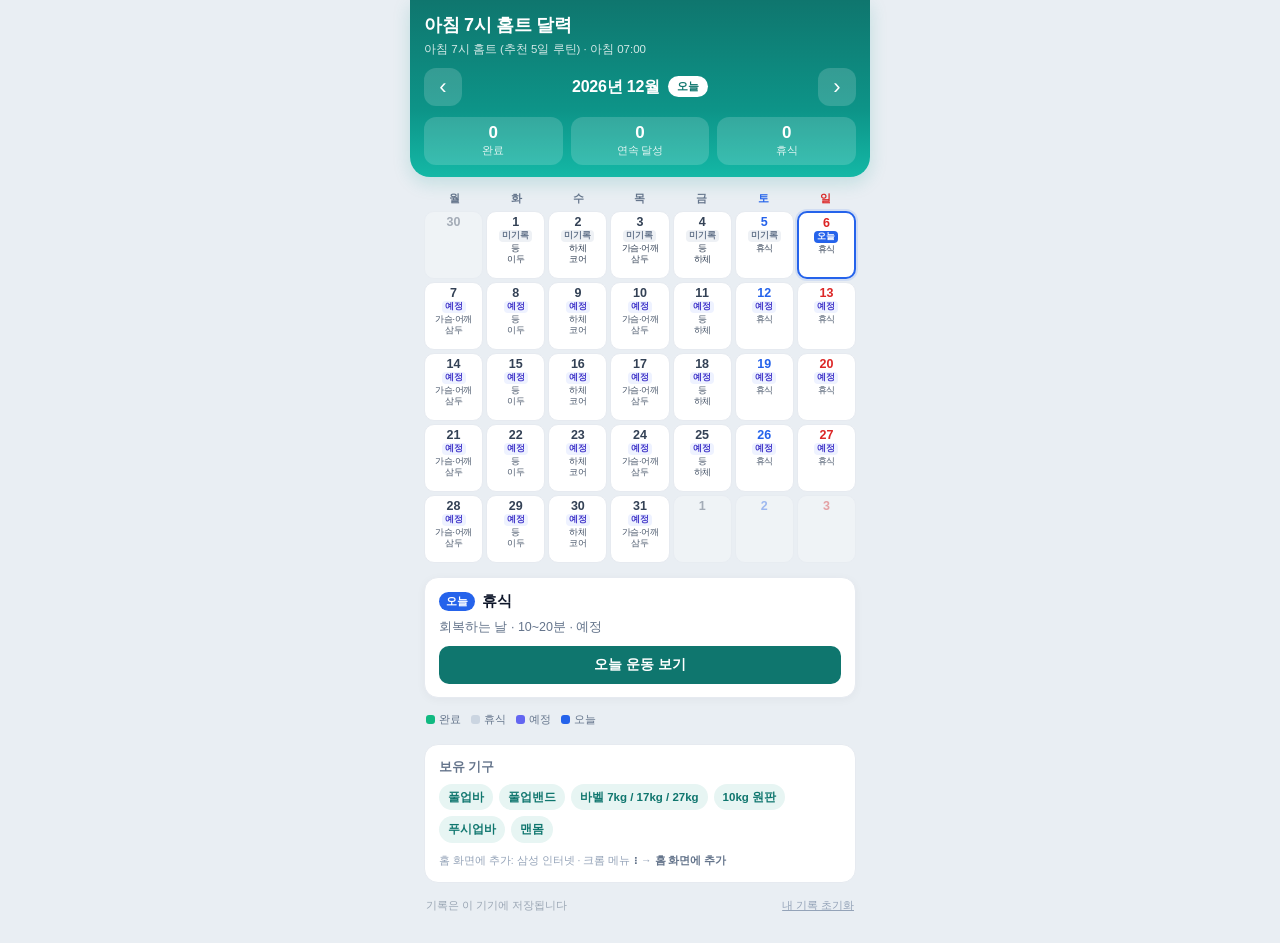
==== index.html @ ab3f5bca "hidden 속성 CSS 충돌 수정, 데스크톱 중앙 정렬" ====
<!DOCTYPE html>
<html lang="ko">
<head>
<meta charset="utf-8" />
<title>아침 7시 홈트 달력</title>
<meta name="viewport" content="width=device-width, initial-scale=1, viewport-fit=cover" />
<meta name="theme-color" content="#0F766E" />
<meta name="description" content="아침 7시 홈트 루틴과 기록을 한눈에 보는 달력" />
<meta name="mobile-web-app-capable" content="yes" />
<meta name="apple-mobile-web-app-capable" content="yes" />
<meta name="apple-mobile-web-app-status-bar-style" content="default" />
<meta name="apple-mobile-web-app-title" content="홈트달력" />
<link rel="manifest" href="./manifest.json?v=4" />
<link rel="icon" href="./icon.svg" type="image/svg+xml" />
<link rel="apple-touch-icon" href="./apple-touch-icon.png" />
<link rel="stylesheet" href="./style.css?v=4" />
</head>
<body>
<header class="app-header">
  <div class="title-row">
    <div>
      <h1>아침 7시 홈트 달력</h1>
      <p class="subtitle" id="routine-line">추천 5일 루틴 · 아침 7:00</p>
    </div>
    <button class="install-btn" id="install-btn" type="button" hidden>앱 설치</button>
  </div>

  <div class="month-nav">
    <button class="nav-btn" id="prev-month" type="button" aria-label="이전 달">‹</button>
    <div class="month-block">
      <span class="month-label" id="month-label">2026년 11월</span>
      <button class="today-btn" id="today-btn" type="button">오늘</button>
    </div>
    <button class="nav-btn" id="next-month" type="button" aria-label="다음 달">›</button>
  </div>

  <div class="stats">
    <div class="stat stat-done">
      <span class="stat-value" id="stat-done">0</span>
      <span class="stat-label">완료</span>
    </div>
    <div class="stat stat-streak">
      <span class="stat-value" id="stat-streak">0</span>
      <span class="stat-label">연속 달성</span>
    </div>
    <div class="stat stat-rest">
      <span class="stat-value" id="stat-rest">0</span>
      <span class="stat-label">휴식</span>
    </div>
  </div>
</header>

<main class="app-main">
  <div class="weekday-row" aria-hidden="true">
    <span>월</span><span>화</span><span>수</span><span>목</span><span>금</span><span class="sat">토</span><span class="sun">일</span>
  </div>

  <div class="calendar" id="calendar" role="grid" aria-label="월간 홈트 달력"></div>

  <section class="today-card" id="today-card" hidden>
    <div class="today-card-head">
      <span class="today-badge">오늘</span>
      <strong id="today-title">-</strong>
    </div>
    <p class="today-sub" id="today-sub">-</p>
    <button class="primary-btn" id="today-open" type="button">오늘 운동 보기</button>
  </section>

  <section class="legend">
    <span class="legend-item"><i class="dot dot-done"></i>완료</span>
    <span class="legend-item"><i class="dot dot-rest"></i>휴식</span>
    <span class="legend-item"><i class="dot dot-plan"></i>예정</span>
    <span class="legend-item"><i class="dot dot-today"></i>오늘</span>
  </section>

  <section class="equipment">
    <h2>보유 기구</h2>
    <div class="chips" id="equipment-chips"></div>
    <p class="hint">홈 화면에 추가: 삼성 인터넷 · 크롬 메뉴 <b>⋮</b> → <b>홈 화면에 추가</b></p>
  </section>

  <footer class="app-footer">
    <span id="sync-note">기록은 이 기기에 저장됩니다</span>
    <button class="link-btn" id="reset-btn" type="button">내 기록 초기화</button>
  </footer>
</main>

<div class="sheet-backdrop" id="sheet-backdrop" hidden></div>

<section class="sheet" id="sheet" role="dialog" aria-modal="true" aria-labelledby="sheet-title" hidden>
  <div class="sheet-grip" aria-hidden="true"></div>
  <header class="sheet-head">
    <div>
      <h2 id="sheet-title">11월 18일 (수)</h2>
      <p class="sheet-sub" id="sheet-sub">하체·코어 · 25~30분</p>
    </div>
    <button class="close-btn" id="sheet-close" type="button" aria-label="닫기">✕</button>
  </header>

  <div class="sheet-body" id="sheet-body">
    <div class="status-row" role="group" aria-label="이 날짜 상태">
      <button class="status-btn status-done" data-status="done" type="button">완료</button>
      <button class="status-btn status-rest" data-status="rest" type="button">휴식</button>
      <button class="status-btn status-other" data-status="other" type="button">다른 운동</button>
    </div>
    <div class="memo-wrap" id="memo-wrap" hidden>
      <input id="memo-input" class="memo-input" type="text" maxlength="40" placeholder="예: 수영 40분, 등산" />
      <button class="memo-save" id="memo-save" type="button">저장</button>
    </div>

    <div class="menu-head">
      <h3 id="menu-title">오늘의 운동</h3>
      <span class="set-progress" id="set-progress">0/0 세트</span>
    </div>
    <ul class="exercise-list" id="exercise-list"></ul>

    <div class="note-box" id="record-note" hidden></div>

    <div class="sheet-actions">
      <button class="ghost-btn" id="clear-day" type="button">이 날짜 기록 지우기</button>
    </div>
  </div>
</section>

<script src="./fallback.js?v=4"></script>
<script src="./app.js?v=4"></script>
</body>
</html>
---- style.css ----
:root {
  --bg: #F6F8FA;
  --card: #FFFFFF;
  --ink: #0F172A;
  --ink-soft: #334155;
  --muted: #64748B;
  --line: #E6EAF0;
  --brand: #0F766E;
  --brand-soft: #E7F5F3;
  --done: #10B981;
  --done-soft: #ECFDF5;
  --done-ink: #047857;
  --rest: #94A3B8;
  --rest-soft: #F1F5F9;
  --plan: #6366F1;
  --plan-soft: #EEF2FF;
  --plan-ink: #4338CA;
  --today: #2563EB;
  --radius: 14px;
}

* { box-sizing: border-box; -webkit-tap-highlight-color: transparent; }

/* hidden 속성이 display 규칙에 밀리지 않도록 */
[hidden] { display: none !important; }

html { -webkit-text-size-adjust: 100%; }

body {
  margin: 0;
  background: var(--bg);
  color: var(--ink);
  font-family: -apple-system, BlinkMacSystemFont, "Apple SD Gothic Neo", "Noto Sans KR",
    "Malgun Gothic", "SamsungOne", Roboto, sans-serif;
  font-size: 15px;
  line-height: 1.45;
  padding-bottom: env(safe-area-inset-bottom);
  overscroll-behavior-y: contain;
}

/* ---------- header ---------- */
.app-header {
  position: sticky;
  top: 0;
  z-index: 20;
  padding: calc(12px + env(safe-area-inset-top)) 14px 12px;
  background: linear-gradient(180deg, #0F766E 0%, #0D9488 62%, #14B8A6 100%);
  color: #fff;
  border-radius: 0 0 20px 20px;
  box-shadow: 0 6px 18px rgba(13, 148, 136, .18);
}

.title-row { display: flex; align-items: flex-start; justify-content: space-between; gap: 10px; }

h1 {
  margin: 0;
  font-size: 18px;
  font-weight: 800;
  letter-spacing: -0.3px;
}

.subtitle { margin: 3px 0 0; font-size: 11.5px; color: rgba(255, 255, 255, .82); }

.install-btn {
  flex: 0 0 auto;
  margin-top: 2px;
  padding: 6px 11px;
  font-size: 12px;
  font-weight: 700;
  color: #0F766E;
  background: #fff;
  border: 0;
  border-radius: 999px;
  box-shadow: 0 2px 8px rgba(0, 0, 0, .12);
}

.month-nav {
  display: flex;
  align-items: center;
  justify-content: space-between;
  margin-top: 10px;
}

.nav-btn {
  width: 38px;
  height: 38px;
  font-size: 22px;
  line-height: 1;
  color: #fff;
  background: rgba(255, 255, 255, .16);
  border: 0;
  border-radius: 12px;
}
.nav-btn:active { background: rgba(255, 255, 255, .28); }

.month-block { display: flex; align-items: center; gap: 8px; }

.month-label { font-size: 16px; font-weight: 700; letter-spacing: -0.2px; }

.today-btn {
  padding: 3px 9px;
  font-size: 11px;
  font-weight: 700;
  color: #0F766E;
  background: #fff;
  border: 0;
  border-radius: 999px;
}

.stats {
  display: grid;
  grid-template-columns: repeat(3, 1fr);
  gap: 8px;
  margin-top: 11px;
}

.stat {
  display: flex;
  flex-direction: column;
  align-items: center;
  padding: 7px 4px 6px;
  background: rgba(255, 255, 255, .16);
  border-radius: 12px;
}

.stat-value { font-size: 17px; font-weight: 800; line-height: 1.1; }
.stat-label { font-size: 10.5px; color: rgba(255, 255, 255, .85); margin-top: 1px; }

/* ---------- calendar ---------- */
.app-main { padding: 12px 10px 24px; }

.weekday-row {
  display: grid;
  grid-template-columns: repeat(7, 1fr);
  gap: 3px;
  margin-bottom: 4px;
  padding: 0 1px;
}

.weekday-row span {
  text-align: center;
  font-size: 11px;
  font-weight: 700;
  color: var(--muted);
}
.weekday-row .sat { color: #2563EB; }
.weekday-row .sun { color: #DC2626; }

.calendar {
  display: grid;
  grid-template-columns: repeat(7, 1fr);
  gap: 3px;
}

.cell {
  position: relative;
  display: flex;
  flex-direction: column;
  align-items: center;
  justify-content: flex-start;
  gap: 1px;
  min-height: 62px;
  padding: 4px 1px 5px;
  background: var(--card);
  border: 1.5px solid var(--line);
  border-radius: 10px;
  font-family: inherit;
  color: var(--ink);
  overflow: hidden;
}

.cell:active { transform: scale(.97); }

.cell .day-num {
  font-size: 12.5px;
  font-weight: 700;
  line-height: 1.1;
  color: var(--ink-soft);
}
.cell.sat .day-num { color: #2563EB; }
.cell.sun .day-num { color: #DC2626; }

.cell .badge {
  display: block;
  max-width: 100%;
  padding: 0 3px;
  font-size: 7.5px;
  font-weight: 700;
  line-height: 1.35;
  border-radius: 4px;
  white-space: nowrap;
  color: var(--muted);
  background: #EEF1F5;
}

.cell .badge-done { color: #fff; background: var(--done); }
.cell .badge-rest { color: #475569; background: #E2E8F0; }
.cell .badge-plan { color: var(--plan-ink); background: var(--plan-soft); }
.cell .badge-today { color: #fff; background: var(--today); }

.cell .parts {
  display: flex;
  flex-direction: column;
  align-items: center;
  font-size: 8px;
  line-height: 1.2;
  letter-spacing: -0.4px;
  color: var(--ink-soft);
  word-break: keep-all;
}
.cell .parts span { white-space: nowrap; }

.cell.is-done { background: var(--done-soft); border-color: #6EE7B7; }
.cell.is-done .parts { color: var(--done-ink); }

.cell.is-rest { background: var(--rest-soft); border-color: #DDE3EA; }
.cell.is-rest .parts { color: #94A3B8; }

.cell.is-plan .parts { color: #475569; }

.cell.is-skipped { background: #FFF7ED; border-color: #FED7AA; }

.cell.is-progress { background: #EFF6FF; border-color: #BFDBFE; }
.cell.is-progress .parts { color: #1D4ED8; }

.cell .badge-empty { background: transparent; }

.cell.is-today { border-color: var(--today); border-width: 2.5px; box-shadow: 0 0 0 2px rgba(37, 99, 235, .12); }

.cell.is-outside { opacity: .38; background: #FBFCFD; }
.cell.is-before { background: #FAFBFC; border-color: #F1F3F6; }
.cell.is-before .day-num { color: #B6C0CC; }

.cell.is-selected { outline: 2px solid var(--brand); outline-offset: 1px; }

/* ---------- today card ---------- */
.today-card {
  margin-top: 14px;
  padding: 13px 14px;
  background: var(--card);
  border: 1px solid var(--line);
  border-radius: var(--radius);
  box-shadow: 0 2px 10px rgba(15, 23, 42, .04);
}

.today-card-head { display: flex; align-items: center; gap: 7px; }
.today-card-head strong { font-size: 14.5px; }

.today-badge {
  padding: 2px 7px;
  font-size: 10.5px;
  font-weight: 700;
  color: #fff;
  background: var(--today);
  border-radius: 999px;
}

.today-sub { margin: 6px 0 10px; font-size: 12.5px; color: var(--muted); }

.primary-btn {
  width: 100%;
  padding: 10px;
  font-family: inherit;
  font-size: 13.5px;
  font-weight: 700;
  color: #fff;
  background: var(--brand);
  border: 0;
  border-radius: 10px;
}

/* ---------- legend / equipment ---------- */
.legend {
  display: flex;
  flex-wrap: wrap;
  gap: 10px;
  margin: 14px 2px 0;
  font-size: 11px;
  color: var(--muted);
}

.legend-item { display: inline-flex; align-items: center; gap: 4px; }
.dot { width: 9px; height: 9px; border-radius: 3px; display: inline-block; }
.dot-done { background: var(--done); }
.dot-rest { background: #CBD5E1; }
.dot-plan { background: var(--plan); }
.dot-today { background: var(--today); }

.equipment {
  margin-top: 16px;
  padding: 13px 14px;
  background: var(--card);
  border: 1px solid var(--line);
  border-radius: var(--radius);
}

.equipment h2 { margin: 0 0 8px; font-size: 12.5px; color: var(--muted); font-weight: 700; }

.chips { display: flex; flex-wrap: wrap; gap: 6px; }

.chip {
  padding: 5px 9px;
  font-size: 11.5px;
  font-weight: 600;
  color: var(--brand);
  background: var(--brand-soft);
  border-radius: 999px;
}

.hint { margin: 10px 0 0; font-size: 10.5px; color: #94A3B8; line-height: 1.5; }
.hint b { color: var(--muted); }

.app-footer {
  display: flex;
  align-items: center;
  justify-content: space-between;
  gap: 8px;
  margin-top: 14px;
  padding: 0 2px;
  font-size: 10.5px;
  color: #9AA6B4;
}

.link-btn {
  padding: 2px 0;
  font-family: inherit;
  font-size: 10.5px;
  color: #94A3B8;
  background: none;
  border: 0;
  text-decoration: underline;
}

/* ---------- bottom sheet ---------- */
.sheet-backdrop {
  position: fixed;
  inset: 0;
  z-index: 40;
  background: rgba(15, 23, 42, .42);
  opacity: 0;
  transition: opacity .18s ease;
}
.sheet-backdrop.show { opacity: 1; }

.sheet {
  position: fixed;
  left: 0;
  right: 0;
  bottom: 0;
  z-index: 50;
  max-height: 88vh;
  display: flex;
  flex-direction: column;
  background: var(--card);
  border-radius: 20px 20px 0 0;
  box-shadow: 0 -8px 30px rgba(15, 23, 42, .18);
  transform: translateY(102%);
  transition: transform .24s cubic-bezier(.3, .8, .4, 1);
  padding-bottom: env(safe-area-inset-bottom);
}
.sheet.show { transform: translateY(0); }

.sheet-grip {
  width: 38px;
  height: 4px;
  margin: 8px auto 2px;
  background: #D8DFE7;
  border-radius: 999px;
}

.sheet-head {
  display: flex;
  align-items: flex-start;
  justify-content: space-between;
  gap: 10px;
  padding: 6px 16px 10px;
  border-bottom: 1px solid var(--line);
}

.sheet-head h2 { margin: 0; font-size: 16.5px; font-weight: 800; }
.sheet-sub { margin: 3px 0 0; font-size: 12px; color: var(--muted); }

.close-btn {
  flex: 0 0 auto;
  width: 30px;
  height: 30px;
  font-size: 14px;
  color: var(--muted);
  background: #F1F5F9;
  border: 0;
  border-radius: 50%;
}

.sheet-body {
  overflow-y: auto;
  -webkit-overflow-scrolling: touch;
  padding: 12px 16px 18px;
}

.status-row { display: grid; grid-template-columns: repeat(3, 1fr); gap: 7px; }

.status-btn {
  padding: 9px 4px;
  font-family: inherit;
  font-size: 12.5px;
  font-weight: 700;
  color: var(--ink-soft);
  background: #F4F7FA;
  border: 1.5px solid transparent;
  border-radius: 10px;
}
.status-btn[aria-pressed="true"].status-done { color: #fff; background: var(--done); border-color: var(--done); }
.status-btn[aria-pressed="true"].status-rest { color: #fff; background: #64748B; border-color: #64748B; }
.status-btn[aria-pressed="true"].status-other { color: #fff; background: var(--plan); border-color: var(--plan); }

.memo-wrap { display: flex; gap: 6px; margin-top: 8px; }

.memo-input {
  flex: 1 1 auto;
  min-width: 0;
  padding: 9px 11px;
  font-family: inherit;
  font-size: 13px;
  color: var(--ink);
  background: #F8FAFC;
  border: 1.5px solid var(--line);
  border-radius: 10px;
}
.memo-input:focus { outline: none; border-color: var(--brand); }

.memo-save {
  flex: 0 0 auto;
  padding: 0 14px;
  font-family: inherit;
  font-size: 12.5px;
  font-weight: 700;
  color: #fff;
  background: var(--brand);
  border: 0;
  border-radius: 10px;
}

.menu-head {
  display: flex;
  align-items: baseline;
  justify-content: space-between;
  margin: 16px 0 8px;
}
.menu-head h3 { margin: 0; font-size: 13.5px; }
.set-progress { font-size: 11px; font-weight: 700; color: var(--brand); }

.exercise-list { list-style: none; margin: 0; padding: 0; display: flex; flex-direction: column; gap: 8px; }

.exercise {
  padding: 10px 11px;
  background: #FBFCFE;
  border: 1px solid var(--line);
  border-radius: 12px;
}
.exercise.complete { background: var(--done-soft); border-color: #A7F3D0; }

.exercise-top { display: flex; align-items: flex-start; justify-content: space-between; gap: 8px; }

.exercise-name { font-size: 13.5px; font-weight: 700; letter-spacing: -0.2px; }

.exercise-meta { margin-top: 2px; font-size: 11px; color: var(--muted); }
.exercise-meta b { color: var(--ink-soft); }

.set-dots { display: flex; flex-wrap: wrap; gap: 5px; margin-top: 9px; }

.set-dot {
  width: 26px;
  height: 26px;
  display: inline-flex;
  align-items: center;
  justify-content: center;
  font-family: inherit;
  font-size: 11px;
  font-weight: 700;
  color: #94A3B8;
  background: #F1F5F9;
  border: 1.5px solid #E2E8F0;
  border-radius: 8px;
}
.set-dot.on { color: #fff; background: var(--done); border-color: var(--done); }

.exercise-note { margin: 7px 0 0; font-size: 10.5px; color: #94A3B8; line-height: 1.45; }

.note-box {
  margin-top: 12px;
  padding: 10px 12px;
  font-size: 12px;
  color: var(--ink-soft);
  background: var(--plan-soft);
  border-radius: 10px;
  line-height: 1.5;
}
.note-box b { color: var(--plan-ink); }

.sheet-actions { display: flex; justify-content: center; margin-top: 16px; }

.ghost-btn {
  padding: 8px 14px;
  font-family: inherit;
  font-size: 11.5px;
  color: #94A3B8;
  background: none;
  border: 1px solid var(--line);
  border-radius: 999px;
}

@media (min-width: 560px) {
  body { background: #E9EEF3; }
  .app-header { max-width: 460px; margin: 0 auto; }
  .app-main { max-width: 460px; margin: 0 auto; }
  .sheet { right: auto; left: 50%; width: 460px; transform: translate(-50%, 102%); }
  .sheet.show { transform: translate(-50%, 0); }
}

@media (min-width: 430px) {
  .cell { min-height: 68px; }
  .cell .parts { font-size: 9px; }
  .cell .badge { font-size: 8.5px; }
  .app-main { padding: 14px 14px 28px; }
}

@media (max-width: 340px) {
  h1 { font-size: 16px; }
  .cell .parts { font-size: 7.5px; letter-spacing: -0.5px; }
}
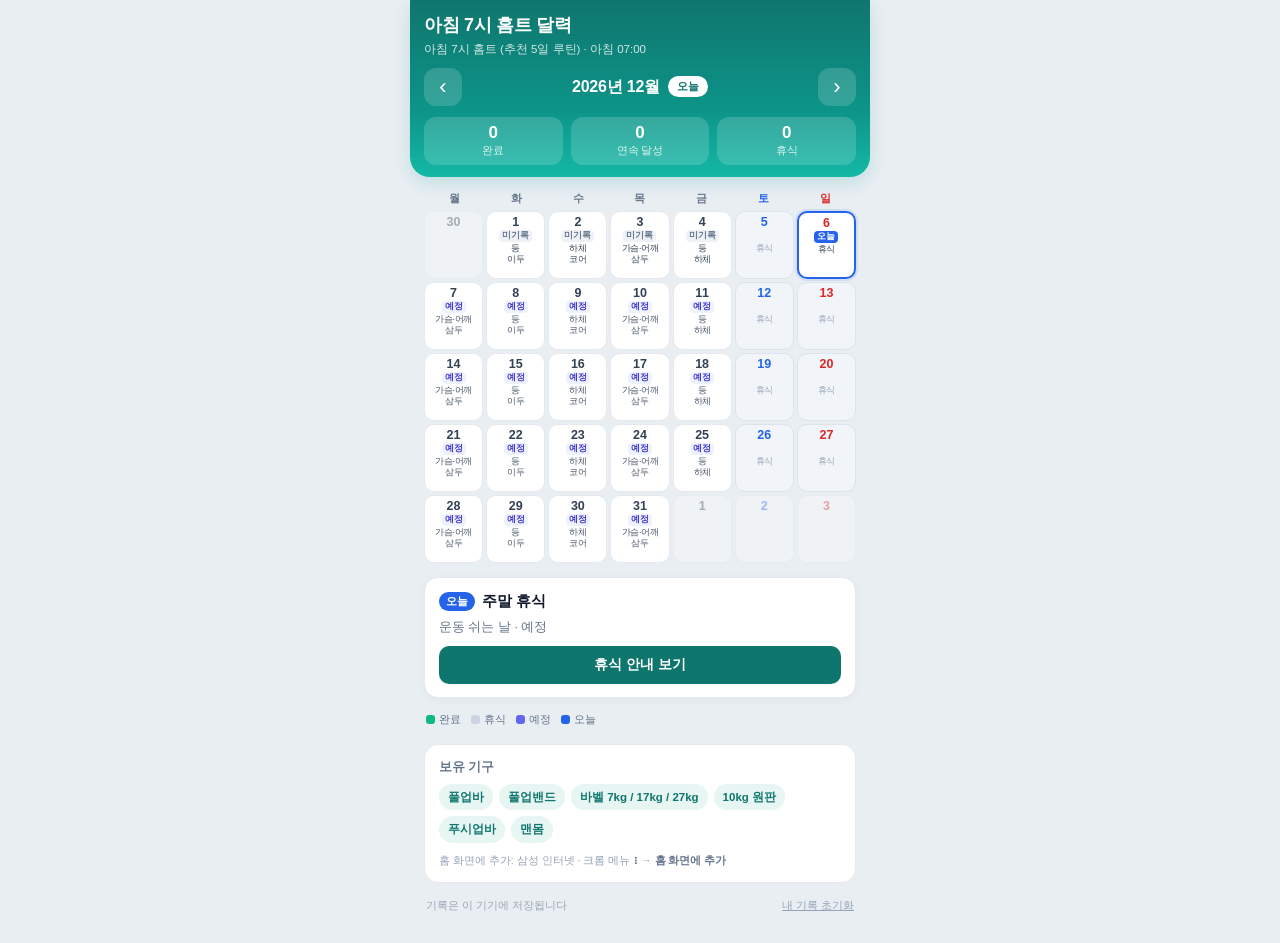
==== commit a4b35bab: "주말은 휴식: 토·일 예정 배지 제거, 휴식 안내 카드로 변경" ====
--- a/index.html
+++ b/index.html
@@ -10,10 +10,10 @@
 <meta name="apple-mobile-web-app-capable" content="yes" />
 <meta name="apple-mobile-web-app-status-bar-style" content="default" />
 <meta name="apple-mobile-web-app-title" content="홈트달력" />
-<link rel="manifest" href="./manifest.json?v=4" />
+<link rel="manifest" href="./manifest.json?v=6" />
 <link rel="icon" href="./icon.svg" type="image/svg+xml" />
 <link rel="apple-touch-icon" href="./apple-touch-icon.png" />
-<link rel="stylesheet" href="./style.css?v=4" />
+<link rel="stylesheet" href="./style.css?v=6" />
 </head>
 <body>
 <header class="app-header">
@@ -122,7 +122,7 @@
   </div>
 </section>
 
-<script src="./fallback.js?v=4"></script>
-<script src="./app.js?v=4"></script>
+<script src="./fallback.js?v=6"></script>
+<script src="./app.js?v=6"></script>
 </body>
 </html>
--- a/style.css
+++ b/style.css
@@ -194,7 +194,7 @@
 }
 
 .cell .badge-done { color: #fff; background: var(--done); }
-.cell .badge-rest { color: #475569; background: #E2E8F0; }
+.cell .badge-rest { color: #334155; background: #CBD5E1; }
 .cell .badge-plan { color: var(--plan-ink); background: var(--plan-soft); }
 .cell .badge-today { color: #fff; background: var(--today); }
 
@@ -486,6 +486,17 @@
 
 .exercise-note { margin: 7px 0 0; font-size: 10.5px; color: #94A3B8; line-height: 1.45; }
 
+.rest-card {
+  padding: 22px 18px 20px;
+  text-align: center;
+  background: #F4F7FA;
+  border: 1px dashed #D7DFE7;
+  border-radius: 14px;
+}
+.rest-emoji { font-size: 26px; line-height: 1; }
+.rest-title { margin: 8px 0 0; font-size: 14.5px; font-weight: 800; color: #334155; }
+.rest-text { margin: 6px 0 0; font-size: 12.5px; color: #64748B; line-height: 1.55; }
+
 .note-box {
   margin-top: 12px;
   padding: 10px 12px;
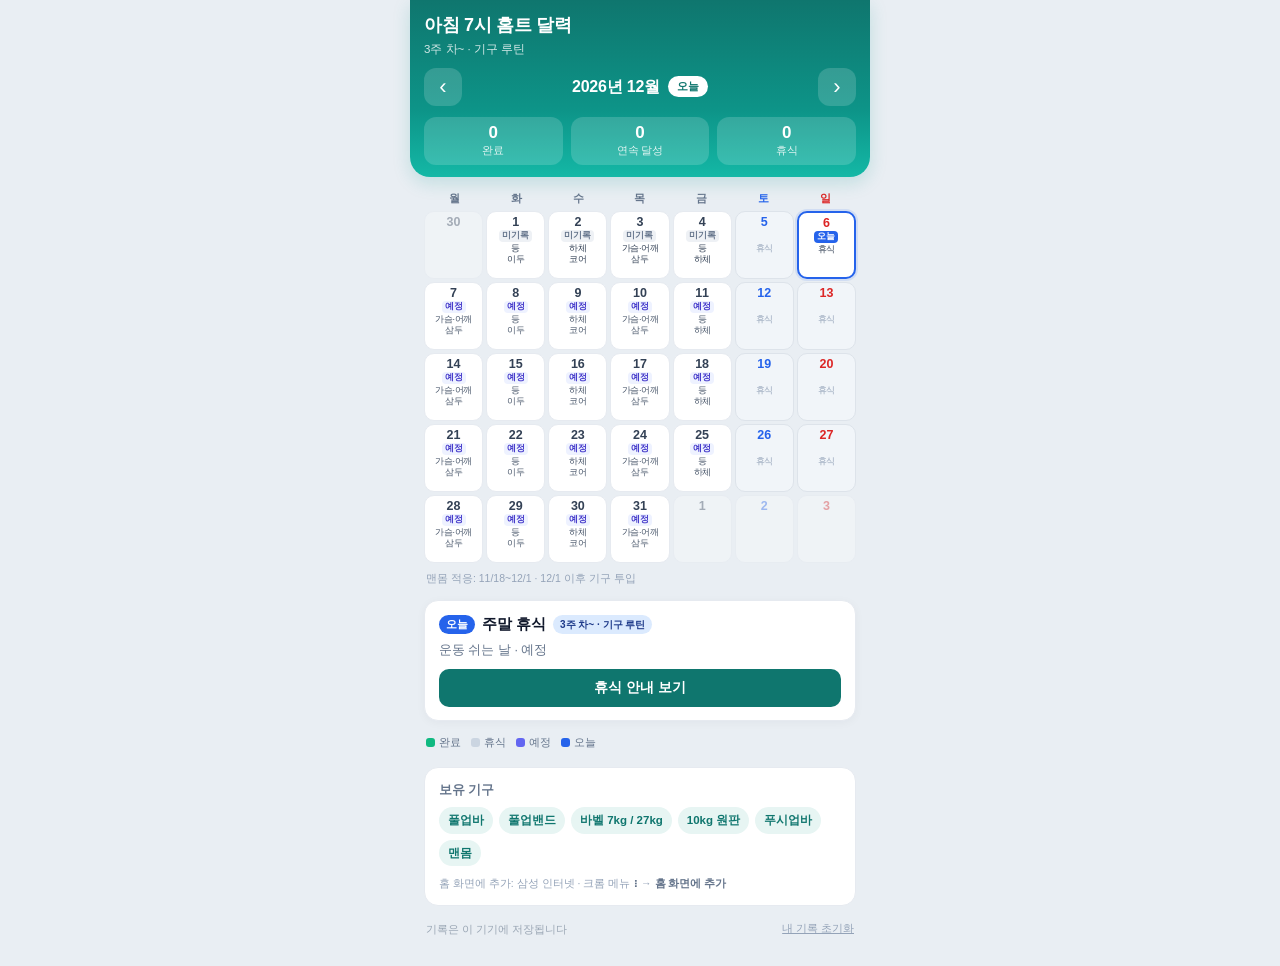
==== commit 8b47f970: "2주 맨몸 적응기(bodyweight_menus) + 주말 휴식 표시 정리 + 17kg 단일 원판 종목 교체" ====
--- a/index.html
+++ b/index.html
@@ -10,10 +10,10 @@
 <meta name="apple-mobile-web-app-capable" content="yes" />
 <meta name="apple-mobile-web-app-status-bar-style" content="default" />
 <meta name="apple-mobile-web-app-title" content="홈트달력" />
-<link rel="manifest" href="./manifest.json?v=6" />
+<link rel="manifest" href="./manifest.json?v=7" />
 <link rel="icon" href="./icon.svg" type="image/svg+xml" />
 <link rel="apple-touch-icon" href="./apple-touch-icon.png" />
-<link rel="stylesheet" href="./style.css?v=6" />
+<link rel="stylesheet" href="./style.css?v=7" />
 </head>
 <body>
 <header class="app-header">
@@ -57,10 +57,13 @@
 
   <div class="calendar" id="calendar" role="grid" aria-label="월간 홈트 달력"></div>
 
+  <p class="phase-line" id="phase-line" hidden></p>
+
   <section class="today-card" id="today-card" hidden>
     <div class="today-card-head">
       <span class="today-badge">오늘</span>
       <strong id="today-title">-</strong>
+      <span class="phase-pill phase-bw" id="today-phase" hidden>1~2주 차 · 맨몸 적응</span>
     </div>
     <p class="today-sub" id="today-sub">-</p>
     <button class="primary-btn" id="today-open" type="button">오늘 운동 보기</button>
@@ -122,7 +125,7 @@
   </div>
 </section>
 
-<script src="./fallback.js?v=6"></script>
-<script src="./app.js?v=6"></script>
+<script src="./fallback.js?v=7"></script>
+<script src="./app.js?v=7"></script>
 </body>
 </html>
--- a/style.css
+++ b/style.css
@@ -243,7 +243,26 @@
   box-shadow: 0 2px 10px rgba(15, 23, 42, .04);
 }
 
-.today-card-head { display: flex; align-items: center; gap: 7px; }
+.today-card-head { display: flex; align-items: center; gap: 7px; flex-wrap: wrap; }
+
+.phase-pill {
+  display: inline-block;
+  padding: 2px 7px;
+  font-size: 10px;
+  font-weight: 700;
+  line-height: 1.5;
+  border-radius: 999px;
+  white-space: nowrap;
+}
+
+.phase-bw { color: #7C2D12; background: #FFEDD5; }
+.phase-eq { color: #1E3A8A; background: #DBEAFE; }
+
+.phase-line {
+  margin: 8px 2px 0;
+  font-size: 10.5px;
+  color: #94A3B8;
+}
 .today-card-head strong { font-size: 14.5px; }
 
 .today-badge {
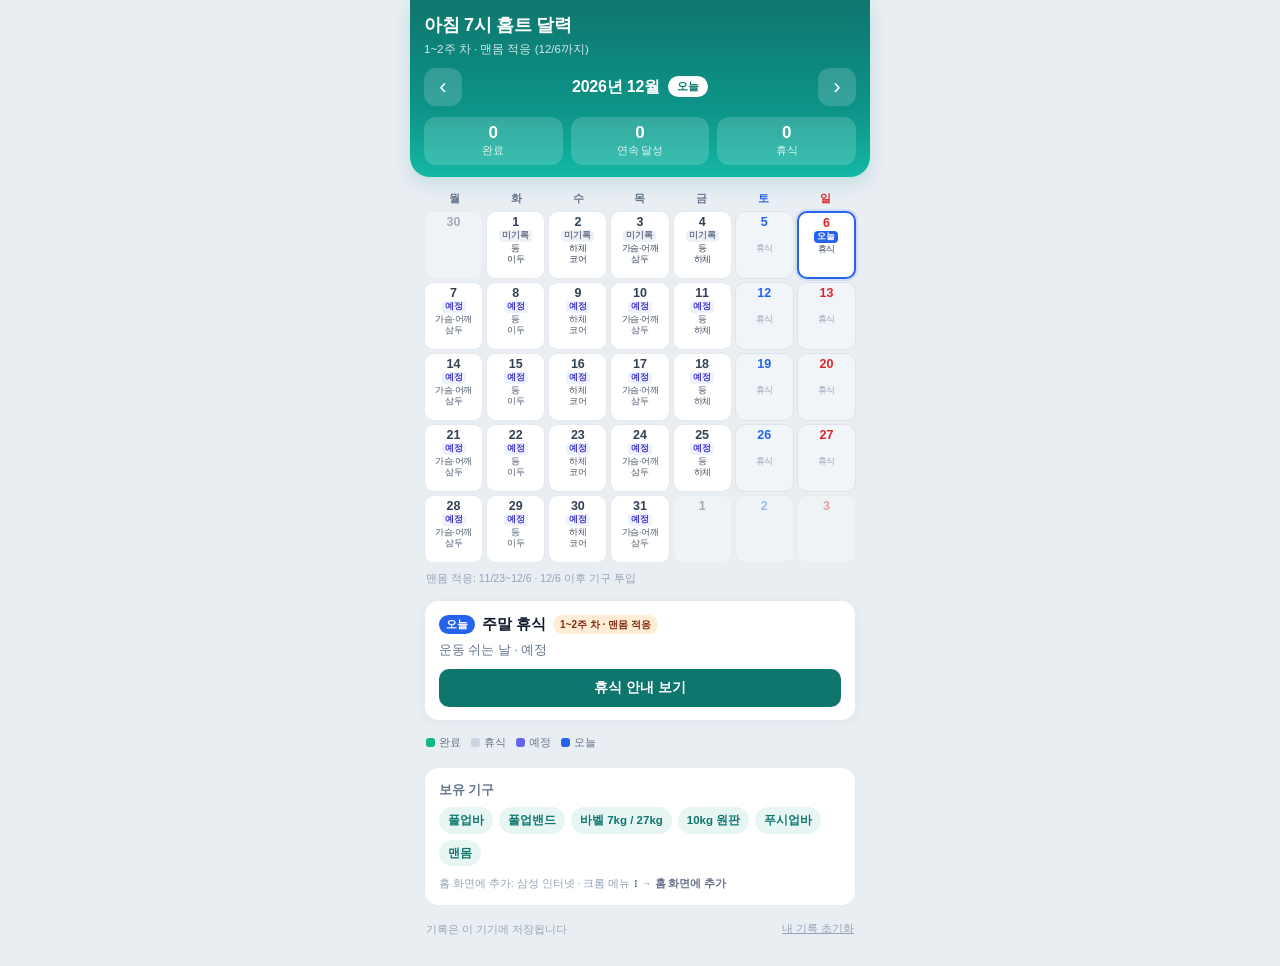
==== commit 10304f7c: "홈트 시작일 2026-11-23로 연기 반영 (맨몸 2주 11/23~12/6, 기구 12/7~), 캐시 버전 v10" ====
--- a/index.html
+++ b/index.html
@@ -10,10 +10,10 @@
 <meta name="apple-mobile-web-app-capable" content="yes" />
 <meta name="apple-mobile-web-app-status-bar-style" content="default" />
 <meta name="apple-mobile-web-app-title" content="홈트달력" />
-<link rel="manifest" href="./manifest.json?v=7" />
+<link rel="manifest" href="./manifest.json?v=10" />
 <link rel="icon" href="./icon.svg" type="image/svg+xml" />
 <link rel="apple-touch-icon" href="./apple-touch-icon.png" />
-<link rel="stylesheet" href="./style.css?v=7" />
+<link rel="stylesheet" href="./style.css?v=10" />
 </head>
 <body>
 <header class="app-header">
@@ -94,7 +94,7 @@
   <div class="sheet-grip" aria-hidden="true"></div>
   <header class="sheet-head">
     <div>
-      <h2 id="sheet-title">11월 18일 (수)</h2>
+      <h2 id="sheet-title">11월 23일 (월)</h2>
       <p class="sheet-sub" id="sheet-sub">하체·코어 · 25~30분</p>
     </div>
     <button class="close-btn" id="sheet-close" type="button" aria-label="닫기">✕</button>
@@ -125,7 +125,7 @@
   </div>
 </section>
 
-<script src="./fallback.js?v=7"></script>
-<script src="./app.js?v=7"></script>
+<script src="./fallback.js?v=10"></script>
+<script src="./app.js?v=10"></script>
 </body>
 </html>
